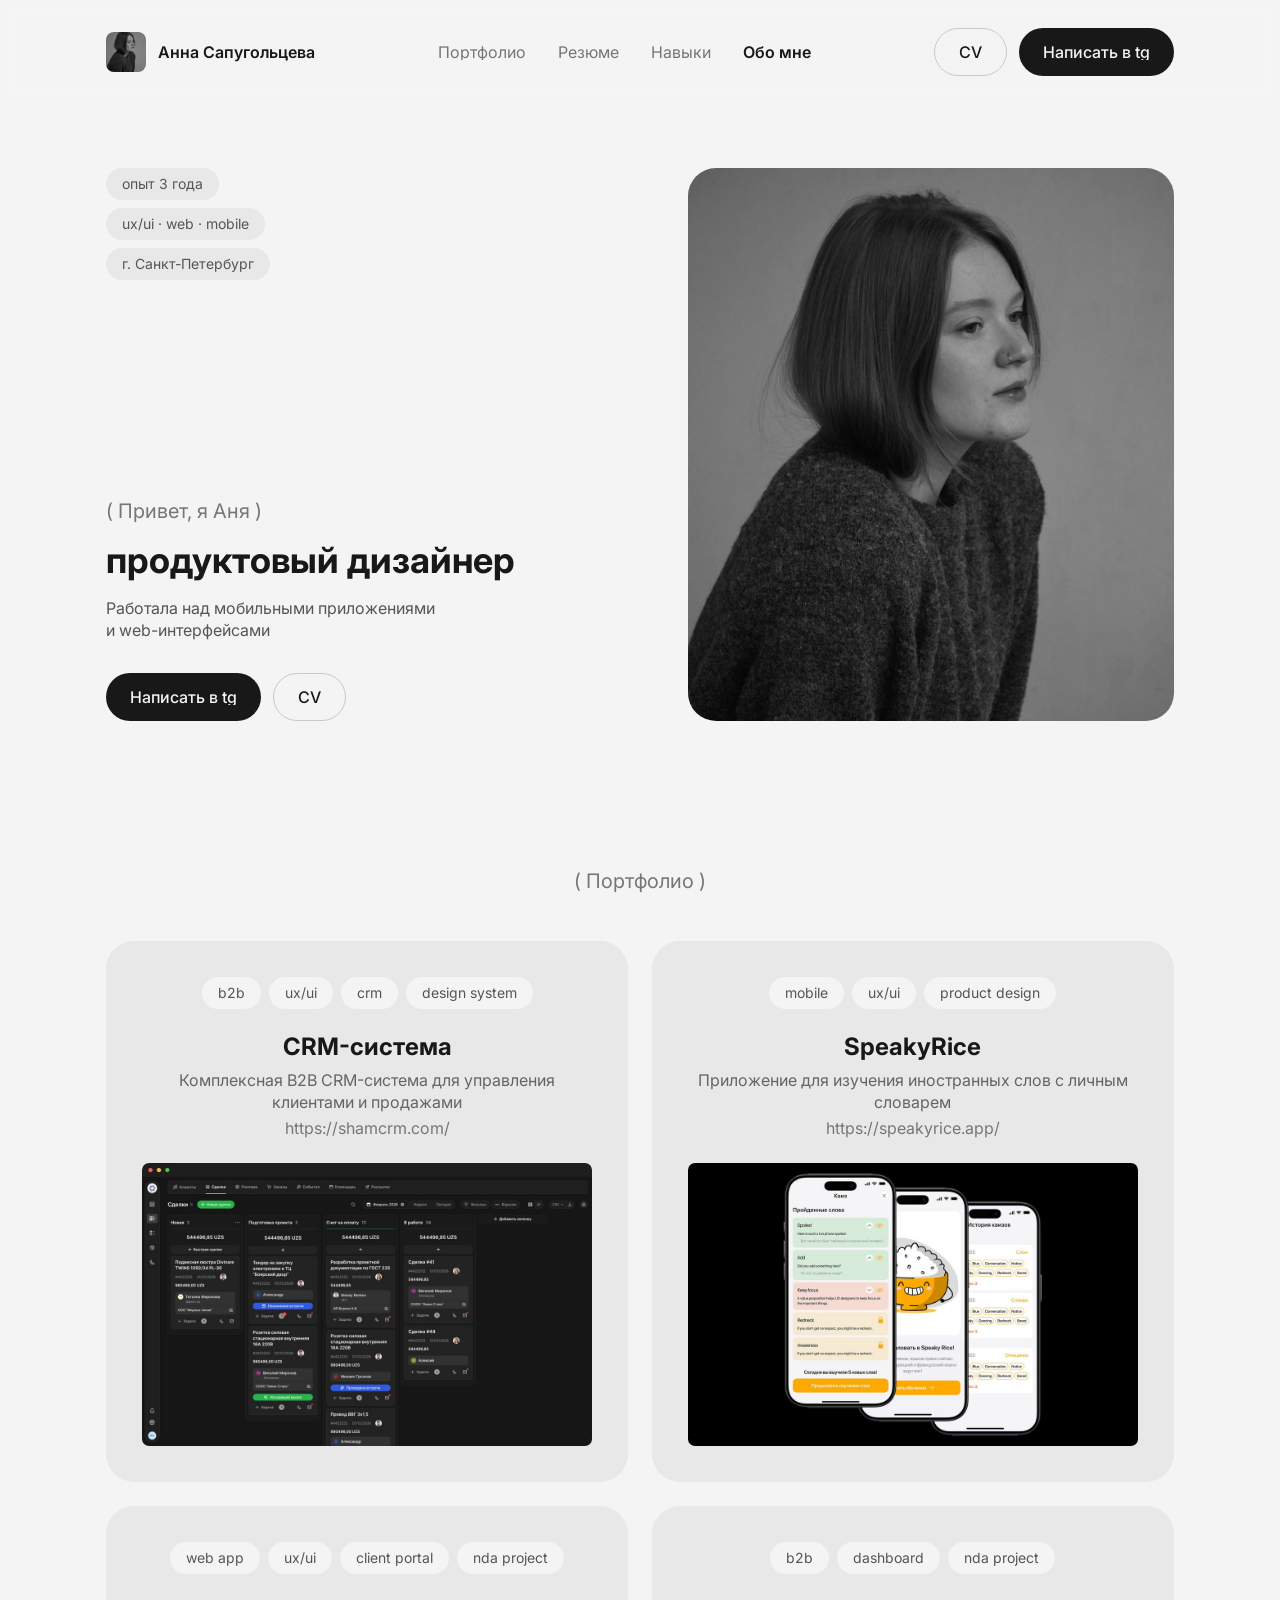
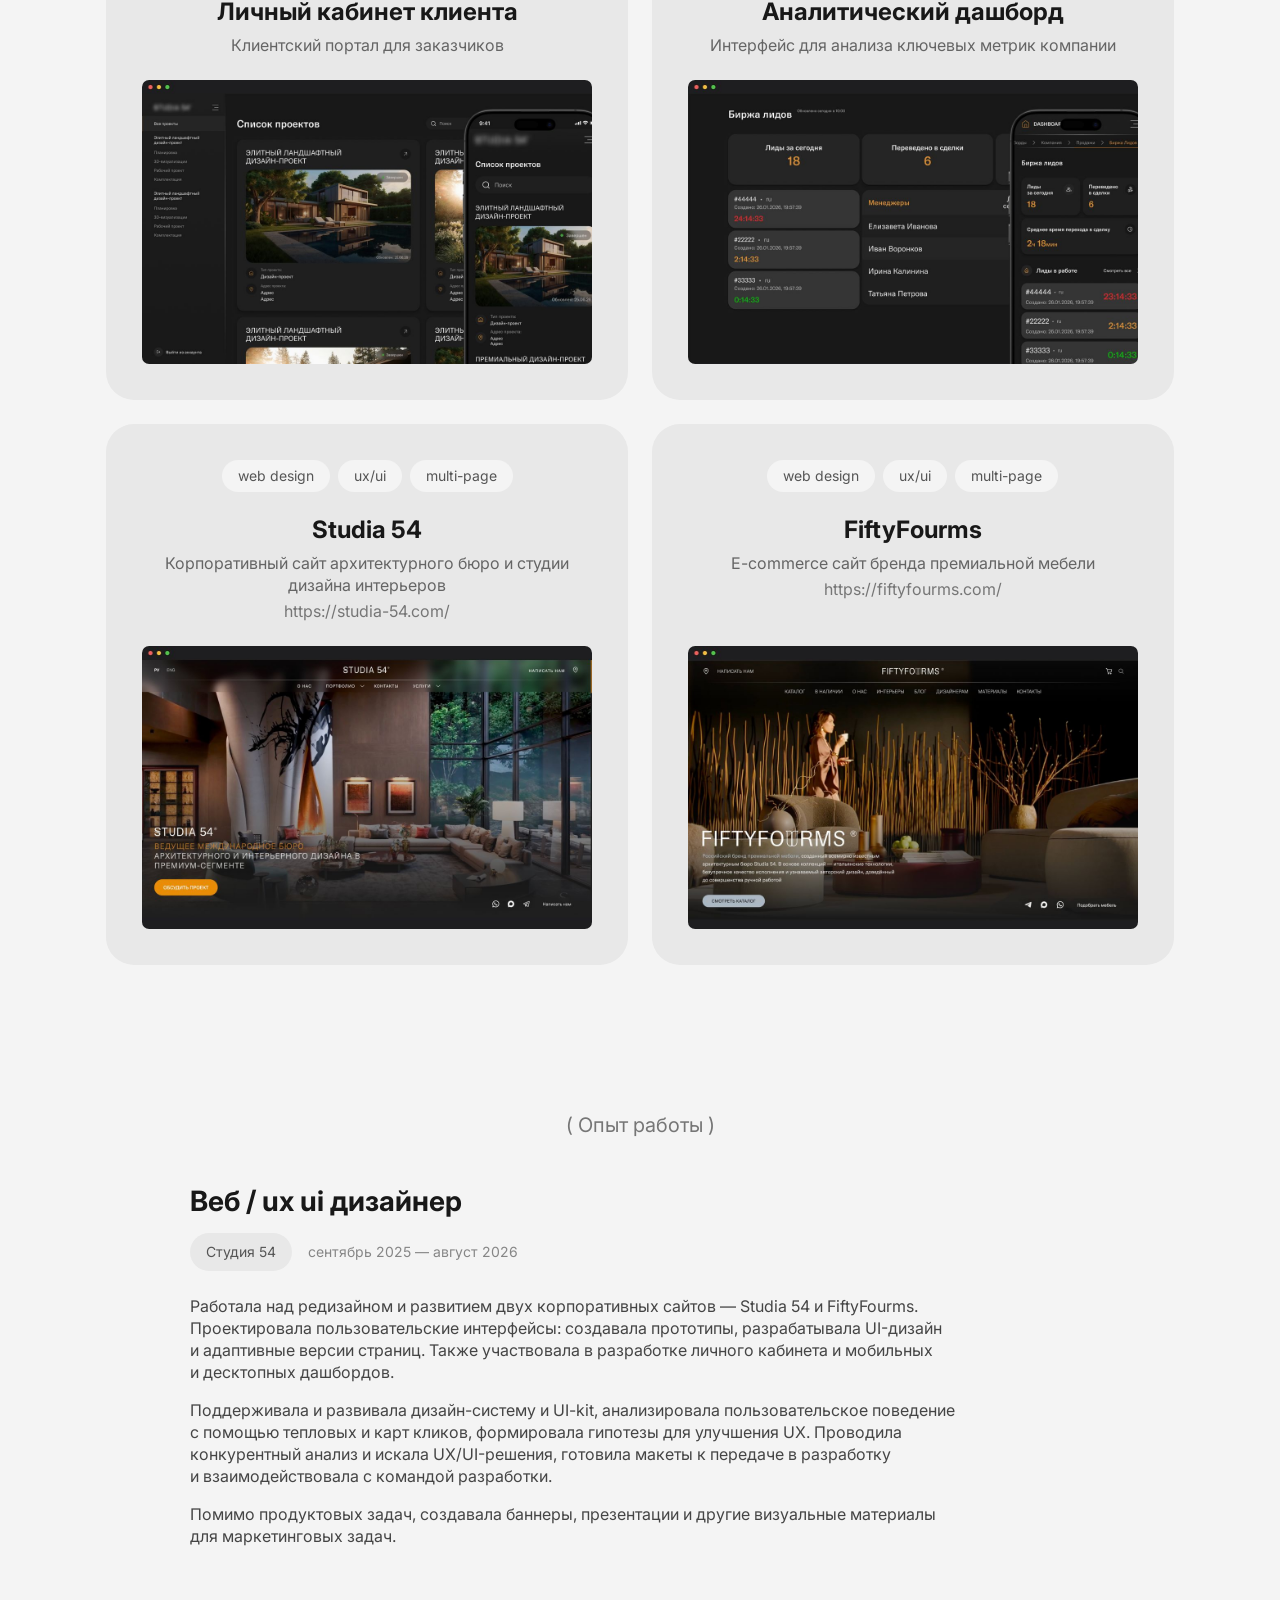
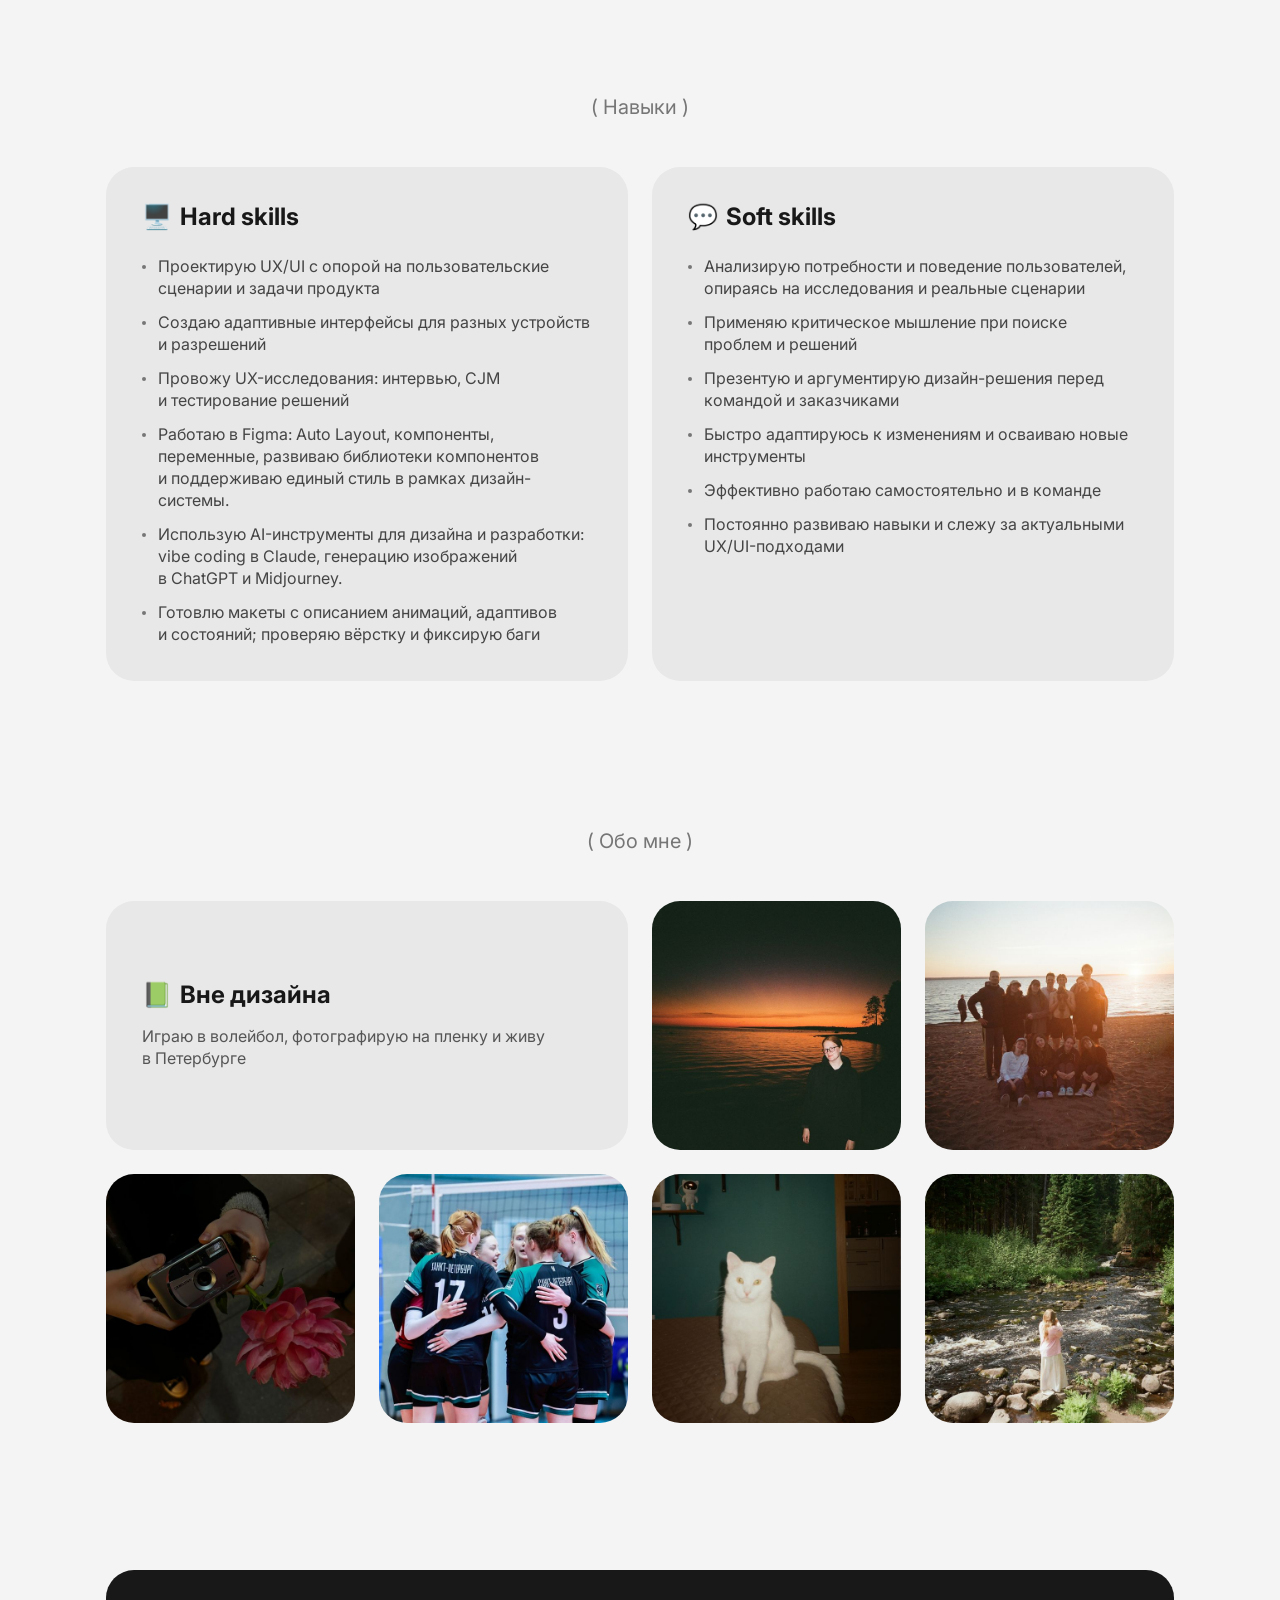
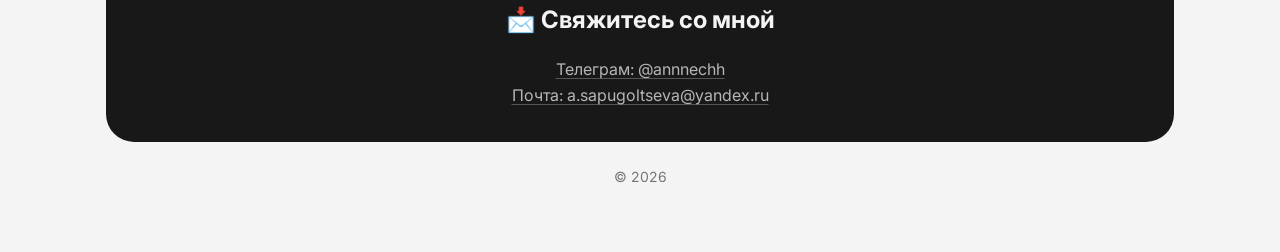
==== index.html @ 1d50b1e3 "Add files via upload" ====
<!DOCTYPE html>
<html lang="ru">
<head>
<meta charset="UTF-8">
<meta name="viewport" content="width=device-width, initial-scale=1.0">
<title>Анна Сапугольцева — Продуктовый дизайнер</title>
<link rel="preconnect" href="https://fonts.googleapis.com">
<link rel="preconnect" href="https://fonts.gstatic.com" crossorigin>
<link href="https://fonts.googleapis.com/css2?family=Inter:wght@400;500;600;700&display=swap" rel="stylesheet">
<link rel="stylesheet" href="css/tokens.css">
<link rel="stylesheet" href="css/base.css">
<link rel="stylesheet" href="css/components.css">
<link rel="stylesheet" href="css/home.css">
</head>
<body>

<header class="header">
  <div class="container header__inner">
    <a href="index.html" class="header__brand">
      <img class="header__avatar" src="assets/images/portrait.jpg" alt="Анна Сапугольцева">
      <span class="header__name">Анна Сапугольцева</span>
    </a>

    <nav class="header__nav">
      <a href="#portfolio" class="nav-link">Портфолио</a>
      <a href="#experience" class="nav-link">Резюме</a>
      <a href="#skills" class="nav-link">Навыки</a>
      <a href="#about" class="nav-link">Обо мне</a>
    </nav>

    <div class="header__actions">
      <a href="#" class="btn btn--outline" target="_blank" rel="noopener">CV</a>
      <a href="https://t.me/annnechh" class="btn btn--primary" target="_blank" rel="noopener">Написать в tg</a>
    </div>

    <button class="header__burger" data-burger-open aria-label="Открыть меню">
      <svg viewBox="0 0 24 24" fill="none" stroke="currentColor" stroke-width="2" stroke-linecap="round"><line x1="3" y1="6" x2="21" y2="6"/><line x1="3" y1="12" x2="21" y2="12"/><line x1="3" y1="18" x2="21" y2="18"/></svg>
    </button>
  </div>
</header>

<div class="mobile-menu" data-mobile-menu>
  <div class="mobile-menu__top">
    <button class="mobile-menu__close" data-burger-close aria-label="Закрыть меню">
      <svg viewBox="0 0 24 24" fill="none" stroke="currentColor" stroke-width="2" stroke-linecap="round"><line x1="5" y1="5" x2="19" y2="19"/><line x1="19" y1="5" x2="5" y2="19"/></svg>
    </button>
  </div>
  <nav class="mobile-menu__nav">
    <a href="#portfolio" class="nav-link" data-burger-close>Портфолио</a>
    <a href="#experience" class="nav-link" data-burger-close>Резюме</a>
    <a href="#skills" class="nav-link" data-burger-close>Навыки</a>
    <a href="#about" class="nav-link" data-burger-close>Обо мне</a>
  </nav>
  <div class="mobile-menu__actions">
    <a href="https://t.me/annnechh" class="btn btn--primary" target="_blank" rel="noopener">Написать в tg</a>
    <a href="#" class="btn btn--outline" target="_blank" rel="noopener">CV</a>
  </div>
</div>

<main>

  <!-- HERO -->
  <section class="section section--hero container hero">
    <div class="hero__col">
      <div class="hero__badges">
        <span class="badge">опыт 3 года</span>
        <span class="badge">ux/ui · web · mobile</span>
        <span class="badge">г. Санкт-Петербург</span>
      </div>

      <div class="hero__body">
        <p class="hero__eyebrow">( Привет, я Аня )</p>
        <h1 class="hero__title">продуктовый дизайнер</h1>
        <p class="hero__subtitle">Работала над мобильными приложениями и web-интерфейсами</p>
        <div class="hero__actions">
          <a href="https://t.me/annnechh" class="btn btn--primary" target="_blank" rel="noopener">Написать в tg</a>
          <a href="#" class="btn btn--outline" target="_blank" rel="noopener">CV</a>
        </div>
      </div>
    </div>

    <div class="hero__image">
      <img src="assets/images/portrait.jpg" alt="Портрет Анны Сапугольцевой">
    </div>
  </section>

  <!-- PORTFOLIO -->
  <section id="portfolio" class="section container">
    <p class="section-label">( Портфолио )</p>

    <div class="portfolio-grid">
      <a href="projects/crm.html" class="project-card">
        <div class="project-card__content">
<div class="project-card__tags">
          <span class="badge">b2b</span>
          <span class="badge">ux/ui</span>
          <span class="badge tag--extra">crm</span>
          <span class="badge tag--extra">design system</span>
          </div>
        <h3 class="project-card__title">CRM-система</h3>
        <p class="project-card__desc">Комплексная B2B CRM-система для управления клиентами и продажами</p>
        <p class="project-card__link">https://shamcrm.com/</p>
        </div>
        <div class="project-card__media">
          <img src="assets/images/proj-crm.jpg" alt="Превью проекта CRM-система">
        </div>
      </a>

      <a href="projects/speakyrice.html" class="project-card">
        <div class="project-card__content">
<div class="project-card__tags" data-mobile-limit>
          <span class="badge">mobile</span>
          <span class="badge">ux/ui</span>
          <span class="badge tag--extra">product design</span>
          </div>
        <h3 class="project-card__title">SpeakyRice</h3>
        <p class="project-card__desc">Приложение для изучения иностранных слов с личным словарем</p>
        <p class="project-card__link">https://speakyrice.app/</p>
        </div>
        <div class="project-card__media">
          <img src="assets/images/proj-speakyrice.jpg" alt="Превью проекта SpeakyRice">
        </div>
      </a>

      <a href="projects/cabinet.html" class="project-card">
        <div class="project-card__content">
<div class="project-card__tags">
          <span class="badge">web app</span>
          <span class="badge">ux/ui</span>
          <span class="badge tag--extra">client portal</span>
          <span class="badge tag--extra">nda project</span>
          </div>
        <h3 class="project-card__title">Личный кабинет клиента</h3>
        <p class="project-card__desc">Клиентский портал для заказчиков</p>
        </div>
        <div class="project-card__media">
          <img src="assets/images/proj-cabinet.jpg" alt="Превью проекта Личный кабинет клиента">
        </div>
      </a>

      <a href="projects/dashboard.html" class="project-card">
        <div class="project-card__content">
<div class="project-card__tags" data-mobile-limit>
          <span class="badge">b2b</span>
          <span class="badge">dashboard</span>
          <span class="badge tag--extra">nda project</span>
          </div>
        <h3 class="project-card__title">Аналитический дашборд</h3>
        <p class="project-card__desc">Интерфейс для анализа ключевых метрик компании</p>
        </div>
        <div class="project-card__media">
          <img src="assets/images/proj-dashboard.jpg" alt="Превью проекта Аналитический дашборд">
        </div>
      </a>

      <a href="projects/studia54.html" class="project-card">
        <div class="project-card__content">
<div class="project-card__tags" data-mobile-limit>
          <span class="badge">web design</span>
          <span class="badge">ux/ui</span>
          <span class="badge tag--extra">multi-page</span>
          </div>
        <h3 class="project-card__title">Studia 54</h3>
        <p class="project-card__desc">Корпоративный сайт архитектурного бюро и студии дизайна интерьеров</p>
        <p class="project-card__link">https://studia-54.com/</p>
        </div>
        <div class="project-card__media">
          <img src="assets/images/proj-studia54.jpg" alt="Превью проекта Studia 54">
        </div>
      </a>

      <a href="projects/fiftyfourms.html" class="project-card">
        <div class="project-card__content">
<div class="project-card__tags" data-mobile-limit>
          <span class="badge">web design</span>
          <span class="badge">ux/ui</span>
          <span class="badge tag--extra">multi-page</span>
          </div>
        <h3 class="project-card__title">FiftyFourms</h3>
        <p class="project-card__desc">E-commerce сайт бренда премиальной мебели</p>
        <p class="project-card__link">https://fiftyfourms.com/</p>
        </div>
        <div class="project-card__media">
          <img src="assets/images/proj-fiftyfourms.jpg" alt="Превью проекта FiftyFourms">
        </div>
      </a>
    </div>
  </section>

  <!-- EXPERIENCE -->
  <section id="experience" class="section container">
    <p class="section-label">( Опыт работы )</p>

    <div class="experience-list">

      <article class="experience-item">
        <h3 class="experience-item__title">Веб / ux ui дизайнер</h3>
        <div class="experience-item__meta">
          <span class="experience-item__company">Студия 54</span>
          <span class="experience-item__dates">сентябрь 2025 — август 2026</span>
        </div>
        <div class="experience-item__body">
          <p>Работала над редизайном и развитием двух корпоративных сайтов — Studia 54 и FiftyFourms. Проектировала пользовательские интерфейсы: создавала прототипы, разрабатывала UI-дизайн и адаптивные версии страниц. Также участвовала в разработке личного кабинета и мобильных и десктопных дашбордов.</p>
          <p>Поддерживала и развивала дизайн-систему и UI-kit, анализировала пользовательское поведение с помощью тепловых и карт кликов, формировала гипотезы для улучшения UX. Проводила конкурентный анализ и искала UX/UI-решения, готовила макеты к передаче в разработку и взаимодействовала с командой разработки.</p>
          <p>Помимо продуктовых задач, создавала баннеры, презентации и другие визуальные материалы для маркетинговых задач.</p>
        </div>
      </article>

    </div>
  </section>

  <!-- SKILLS -->
  <section id="skills" class="section container">
    <p class="section-label">( Навыки )</p>

    <div class="skills-grid">
      <div class="surface-card">
        <h3 class="skills-card__title"><span>🖥️</span> Hard skills</h3>
        <ul class="skills-card__list">
          <li>Проектирую UX/UI с опорой на пользовательские сценарии и задачи продукта</li>
          <li>Создаю адаптивные интерфейсы для разных устройств и разрешений</li>
          <li>Провожу UX-исследования: интервью, CJM и тестирование решений</li>
          <li>Работаю в Figma: Auto Layout, компоненты, переменные, развиваю библиотеки компонентов и поддерживаю единый стиль в рамках дизайн-системы.</li>
          <li>Использую AI-инструменты для дизайна и разработки: vibe coding в Claude, генерацию изображений в ChatGPT и Midjourney.</li>
          <li>Готовлю макеты с описанием анимаций, адаптивов и состояний; проверяю вёрстку и фиксирую баги</li>
        </ul>
      </div>

      <div class="surface-card">
        <h3 class="skills-card__title"><span>💬</span> Soft skills</h3>
        <ul class="skills-card__list">
          <li>Анализирую потребности и поведение пользователей, опираясь на исследования и реальные сценарии</li>
          <li>Применяю критическое мышление при поиске проблем и решений</li>
          <li>Презентую и аргументирую дизайн-решения перед командой и заказчиками</li>
          <li>Быстро адаптируюсь к изменениям и осваиваю новые инструменты</li>
          <li>Эффективно работаю самостоятельно и в команде</li>
          <li>Постоянно развиваю навыки и слежу за актуальными UX/UI-подходами</li>
        </ul>
      </div>
    </div>
  </section>

  <!-- ABOUT -->
  <section id="about" class="section container">
    <p class="section-label">( Обо мне )</p>

    <div class="about-grid">
      <div class="about-grid__text">
        <div class="surface-card">
          <h3 class="about-grid__title"><span>📗</span> Вне дизайна</h3>
          <p class="about-grid__desc">Играю в волейбол, фотографирую на пленку и живу в Петербурге</p>
        </div>
      </div>

      <div class="media media--sunset">
        <img src="assets/images/about-sunset.jpg" alt="Закат на берегу озера">
      </div>
      <div class="media media--beach media--hidden-mobile">
        <img src="assets/images/about-beach-group.jpg" alt="Друзья на пляже на закате">
      </div>

      <div class="media media--camera">
        <img src="assets/images/about-camera.jpg" alt="Плёночный фотоаппарат и цветок">
      </div>
      <div class="media media--volleyball">
        <img src="assets/images/about-volleyball.jpg" alt="Волейбольная команда">
      </div>
      <div class="media media--cat media--hidden-mobile">
        <img src="assets/images/about-cat.jpg" alt="Белый кот">
      </div>
      <div class="media media--forest">
        <img src="assets/images/about-forest.jpg" alt="Прогулка у лесной реки">
      </div>
    </div>
  </section>

</main>

<footer class="site-footer container">
  <div class="footer-card">
    <h2 class="footer-card__title">📩 Свяжитесь со мной</h2>
    <p class="footer-card__row"><a href="https://t.me/annnechh" target="_blank" rel="noopener">Телеграм: @annnechh</a></p>
    <p class="footer-card__row"><a href="mailto:a.sapugoltseva@yandex.ru" target="_blank" rel="noopener">Почта: a.sapugoltseva@yandex.ru</a></p>
  </div>
  <p class="site-footer__copy">© 2026</p>
</footer>

<button class="scroll-top" data-scroll-top aria-label="Наверх">
  <svg viewBox="0 0 24 24" fill="none" stroke="white" stroke-width="2" stroke-linecap="round" stroke-linejoin="round"><polyline points="6 15 12 9 18 15"/></svg>
</button>

<script src="js/main.js"></script>
</body>
</html>
---- css/tokens.css ----
/* ==========================================================================
   DESIGN TOKENS
   Источник: дизайн-система (Colors, Spacing scale, Typography 1440/375)
   ========================================================================== */

:root {
  /* ---- Grayscale ---- */
  --gray-1: #F4F4F4;
  --gray-2: #E8E8E8;
  --gray-3: #DCDCDC;
  --gray-4: #C9C9C9;
  --gray-5: #B6B6B6;
  --gray-6: #A6A6A6;
  --gray-7: #969696;
  --gray-8: #868686;
  --gray-9: #767676;
  --gray-10: #656565;
  --gray-11: #555555;
  --gray-12: #454545;
  --gray-13: #353535;
  --gray-14: #252525;
  --gray-15: #1F1F1F;
  --gray-16: #181818;

  /* ---- Primary (accent) scale ---- */
  --primary-1: #FCF5EE;
  --primary-2: #F7E7D3;
  --primary-3: #F3D8B9;
  --primary-4: #EECA9E;
  --primary-5: #EABB84;
  --primary-6: #E5AC69;
  --primary-7: #E19E4F;
  --primary-8: #DC8F34; /* фирменный цвет */
  --primary-9: #CD8023;
  --primary-10: #B36F1F;

  --color-error: #892929;

  /* ---- Semantic aliases ---- */
  --color-bg: var(--gray-1);
  --color-surface: var(--gray-2);
  --color-surface-strong: var(--gray-16);
  --color-text: var(--gray-16);
  --color-text-muted: var(--gray-9);
  --color-text-subtle: var(--gray-10);
  --color-border: var(--gray-3);
  --color-on-dark: var(--gray-1);

  /* ---- Spacing scale ---- */
  --space-0: 0px;
  --space-1: 1px;
  --space-2: 2px;
  --space-4: 4px;
  --space-6: 6px;
  --space-8: 8px;
  --space-12: 12px;
  --space-16: 16px;
  --space-20: 20px;
  --space-24: 24px;
  --space-28: 28px;
  --space-32: 32px;
  --space-36: 36px;
  --space-40: 40px;
  --space-44: 44px;
  --space-48: 48px;
  --space-52: 52px;
  --space-56: 56px;
  --space-60: 60px;
  --space-64: 64px;
  --space-80: 80px;
  --space-96: 96px;
  --space-128: 128px;

  /* ---- Radii (уточнено с клиентом) ---- */
  --radius-avatar: 8px;      /* фото в хедере, оба разрешения */
  --radius-card: 28px;       /* карточки/фото — desktop */
  --radius-pill: 999px;      /* кнопки-пилюли, теги */
  /* Радиус картинки ВНУТРИ карточки портфолио: 8px на 1440,
     дальше пропорционально масштабируется вместе с экраном (не ступенчато) */
  --radius-card-image: clamp(4px, 0.556vw, 8px);

  /* ---- Card padding (уточнено с клиентом) ---- */
  --card-padding: 36px;      /* desktop */

  /* ---- Grid / container ---- */
  --container-max: 1440px;
  --content-max: 1200px;     /* 1440 - 120*2, узкая колонка контента */
  --content-narrow: 900px;   /* уже: опыт работы, текстовые блоки проекта */
  --container-pad: clamp(20px, 8.3vw, 120px);
  --grid-gutter: 24px;

  /* ---- Section rhythm ----
     Расстояние МЕЖДУ блоками (не паддинг внутри блока):
     375px → 80px, 1440px → 160px, линейная интерполяция между ними,
     дальше растёт вместе с экраном, но не больше 180px. */
  --section-gap: clamp(80px, calc(51.8px + 7.51vw), 180px);

  /* ---- Typography: font families ---- */
  /* В дизайн-системе типографика задана только размерами/лидингом,
     без указания гарнитуры. Визуально ближе всего гротеск типа Inter —
     принято как рабочее решение, при необходимости легко заменить. */
  --font-family: 'Inter', -apple-system, BlinkMacSystemFont, 'Segoe UI', sans-serif;

  /* ---- Typography scale: 1440 ---- */
  --fs-hero: 36px;   --lh-hero: 42px;
  --fs-h2: 28px;     --lh-h2: 32px;
  --fs-h3: 24px;     --lh-h3: 28px;
  --fs-body-l: 20px; --lh-body-l: 24px;
  --fs-body-m: 16px; --lh-body-m: 22px;
  --fs-body-s: 14px; --lh-body-s: 20px;
  --fs-button: 16px; --lh-button: 20px;
  --fs-caption-s: 14px; --lh-caption-s: 16px;
  --fs-nav: 16px;    --lh-nav: 22px;

  /* ---- Motion ---- */
  --ease-swap: cubic-bezier(0.65, 0, 0.35, 1);
  --dur-swap: 400ms;
  --header-h: 96px; /* фолбэк, уточняется в JS по реальной высоте */
}

/* ---- Typography scale: 375 (mobile) ---- */
@media (max-width: 767px) {
  :root {
    --fs-hero: 26px;   --lh-hero: 30px;
    --fs-h2: 24px;     --lh-h2: 28px;
    --fs-h3: 20px;     --lh-h3: 24px;
    --fs-body-l: 16px; --lh-body-l: 22px;
    --fs-body-m: 14px; --lh-body-m: 20px;
    --fs-body-s: 12px; --lh-body-s: 16px;
    --fs-button: 14px; --lh-button: 18px;
    --fs-caption-s: 12px; --lh-caption-s: 16px;
    --fs-nav: 14px;    --lh-nav: 20px;

    --radius-card: 16px;   /* уточнено с клиентом */
    --card-padding: 18px;  /* уточнено с клиентом */
  }
}
---- css/base.css ----
/* ==========================================================================
   BASE / RESET
   ========================================================================== */

*, *::before, *::after {
  box-sizing: border-box;
}

html {
  -webkit-text-size-adjust: 100%;
  overflow-x: hidden;
  scroll-behavior: smooth;
}

@media (prefers-reduced-motion: reduce) {
  html {
    scroll-behavior: auto;
  }
}

body {
  margin: 0;
  overflow-x: hidden;
  padding-top: var(--header-h); /* компенсация фиксированного header */
  background: var(--color-bg);
  color: var(--color-text);
  font-family: var(--font-family);
  font-size: var(--fs-body-m);
  line-height: var(--lh-body-m);
  -webkit-font-smoothing: antialiased;
  text-rendering: optimizeLegibility;
}

main section[id] {
  scroll-margin-top: var(--header-h);
}

img {
  display: block;
  max-width: 100%;
  height: auto;
}

a {
  color: inherit;
  text-decoration: none;
}

button {
  font: inherit;
  color: inherit;
  background: none;
  border: none;
  cursor: pointer;
}

ul {
  margin: 0;
  padding: 0;
  list-style: none;
}

h1, h2, h3, p {
  margin: 0;
}

/* Visible keyboard focus (accessibility floor) */
a:focus-visible,
button:focus-visible {
  outline: 2px solid var(--primary-8);
  outline-offset: 2px;
  border-radius: 4px;
}

@media (prefers-reduced-motion: reduce) {
  * {
    animation-duration: 0.001ms !important;
    animation-iteration-count: 1 !important;
    transition-duration: 0.001ms !important;
  }
}

/* ---- Layout helpers ---- */
.container {
  width: 100%;
  max-width: var(--container-max);
  margin-inline: auto;
  padding-inline: var(--container-pad);
}

/* Секции не несут собственных вертикальных паддингов — блок ровно
   такой высоты, как его контент. Расстояние между блоками задаётся
   отдельной переменной --section-gap (см. tokens.css) через margin-top. */
.section {
  margin-top: var(--section-gap);
}

.section--hero {
  margin-top: 0;
  padding-top: var(--space-64);
}

.section-label {
  color: var(--color-text-muted);
  font-size: var(--fs-body-l);
  line-height: var(--lh-body-l);
  text-align: center;
  margin-bottom: var(--space-48);
}

.visually-hidden {
  position: absolute;
  width: 1px;
  height: 1px;
  overflow: hidden;
  clip: rect(0 0 0 0);
  white-space: nowrap;
}

/* Узкая контентная колонка (900) — центрирована внутри общего container (1200) */
.content-narrow {
  width: 100%;
  max-width: var(--content-narrow);
  margin-inline: auto;
}
---- css/components.css ----
/* ==========================================================================
   COMPONENTS
   ========================================================================== */

/* ---------- Buttons ---------- */
.btn {
  display: inline-flex;
  align-items: center;
  justify-content: center;
  gap: var(--space-8);
  height: 48px;
  padding-inline: var(--space-24);
  border-radius: var(--radius-pill);
  font-size: var(--fs-button);
  line-height: var(--lh-button);
  font-weight: 500;
  white-space: nowrap;
  transition: background-color .15s ease, color .15s ease, border-color .15s ease;
}

.btn--primary {
  background: var(--gray-16);
  color: var(--gray-1);
}

.btn--outline {
  background: transparent;
  color: var(--gray-16);
  border: 1px solid var(--gray-4);
}

.btn--back {
  background: var(--gray-2);
  color: var(--gray-11);
  padding-inline: var(--space-20);
  height: 44px;
}
.btn--back .btn__icon {
  font-size: 1.1em;
  line-height: 1;
}

@media (hover: hover) and (pointer: fine) {
  .btn--primary:hover { background: var(--gray-11); }
  .btn--outline:hover { background: var(--gray-2); }
  .btn--back:hover { background: var(--gray-6); color: var(--gray-16); }
}

@media (max-width: 767px) {
  .btn {
    height: 44px;
    padding-inline: var(--space-20);
  }
}

/* ---------- Nav link ---------- */
.nav-link {
  display: inline-flex;
  align-items: center;
  font-size: var(--fs-nav);
  line-height: var(--lh-nav);
  color: var(--gray-9);
  font-weight: 400;
  transition: color .15s ease;
}
.nav-link.is-active {
  color: var(--gray-16);
  font-weight: 600;
}
@media (hover: hover) and (pointer: fine) {
  .nav-link:hover {
    color: var(--gray-16);
    font-weight: 600;
  }
}

/* ---------- Text swap (вертикальная смена текста при hover) ----------
   Единая механика для .btn и .nav-link. Разметку создаёт JS (main.js) —
   оборачивает текстовый узел в трек с двумя одинаковыми строками. */
.text-swap {
  display: inline-block;
  overflow: hidden;
  height: 1em;
  line-height: 1;
  vertical-align: top;
}
.text-swap__track {
  display: flex;
  flex-direction: column;
  transition: transform var(--dur-swap) var(--ease-swap);
}
.text-swap__line {
  display: block;
  height: 1em;
  line-height: 1;
  white-space: nowrap;
}
@media (hover: hover) and (pointer: fine) {
  .btn:hover .text-swap__track,
  .nav-link:hover .text-swap__track {
    transform: translateY(-1em);
  }
}

/* ---------- Badge / pill tag ---------- */
.badge {
  display: inline-flex;
  align-items: center;
  padding: var(--space-8) var(--space-16);
  border-radius: var(--radius-pill);
  background: var(--gray-2);
  color: var(--gray-11);
  font-size: var(--fs-caption-s);
  line-height: var(--lh-caption-s);
}

/* Внутри карточек портфолио фон карточки уже gray-2 —
   бейджи должны быть светлее, чтобы выделяться (как в макете) */
.project-card__tags .badge {
  background: var(--gray-1);
}

/* ---------- Header ---------- */
.header {
  position: fixed;
  top: 0;
  left: 0;
  right: 0;
  z-index: 80;
  background: rgba(244, 244, 244, 0.10);
  backdrop-filter: blur(7px);
  -webkit-backdrop-filter: blur(7px);
  padding-block: var(--space-28);
  transform: translateY(0);
  transition: transform 380ms var(--ease-swap);
}
.header.is-hidden {
  transform: translateY(-100%);
}

.header__inner {
  display: flex;
  align-items: center;
  justify-content: space-between;
  gap: var(--space-24);
}

.header__brand {
  display: flex;
  align-items: center;
  gap: var(--space-12);
}

.header__avatar {
  width: 40px;
  height: 40px;
  border-radius: var(--radius-avatar);
  object-fit: cover;
  flex-shrink: 0;
}

.header__name {
  font-size: var(--fs-body-m);
  font-weight: 600;
  color: var(--gray-16);
}

.header__nav {
  display: flex;
  align-items: center;
  gap: var(--space-32);
}

.header__actions {
  display: flex;
  align-items: center;
  gap: var(--space-12);
}

.header__burger {
  display: none;
  width: 40px;
  height: 40px;
  align-items: center;
  justify-content: center;
  flex-shrink: 0;
}
.header__burger svg { width: 22px; height: 22px; }

@media (max-width: 1179px) {
  .header__nav,
  .header__actions {
    display: none;
  }
  .header__burger {
    display: inline-flex;
  }
}

/* ---------- Mobile menu overlay ---------- */
.mobile-menu {
  position: fixed;
  inset: 0;
  z-index: 100;
  background: var(--gray-1);
  padding: var(--space-24) var(--container-pad);
  display: flex;
  flex-direction: column;
  transform: translateX(100%);
  transition: transform .25s ease;
}
.mobile-menu.is-open {
  transform: translateX(0);
}
.mobile-menu__top {
  display: flex;
  justify-content: flex-end;
}
.mobile-menu__close {
  width: 40px;
  height: 40px;
  display: inline-flex;
  align-items: center;
  justify-content: center;
}
.mobile-menu__close svg { width: 22px; height: 22px; }

.mobile-menu__nav {
  display: flex;
  flex-direction: column;
  gap: var(--space-24);
  margin-top: var(--space-40);
}
.mobile-menu__nav .nav-link {
  font-size: var(--fs-body-l);
}

.mobile-menu__actions {
  margin-top: auto;
  display: flex;
  flex-direction: column;
  gap: var(--space-12);
  padding-bottom: var(--space-24);
}
.mobile-menu__actions .btn {
  width: 100%;
}

/* ---------- Surface card (generic rounded gray block) ---------- */
.surface-card {
  background: var(--gray-2);
  border-radius: var(--radius-card);
  padding: var(--card-padding);
}

/* ---------- Media (rounded image) ---------- */
.media {
  border-radius: var(--radius-card);
  overflow: hidden;
}
.media img {
  width: 100%;
  height: 100%;
  object-fit: cover;
}

/* ---------- Footer ---------- */
.site-footer {
  margin-top: var(--section-gap);
  padding-bottom: var(--space-64);
}

.footer-card {
  background: var(--gray-16);
  color: var(--gray-1);
  border-radius: var(--radius-card);
  padding: var(--card-padding);
  text-align: center;
}
.footer-card__title {
  font-size: var(--fs-h3);
  line-height: var(--lh-h3);
  font-weight: 700;
  margin-bottom: var(--space-24);
}
.footer-card__row {
  font-size: var(--fs-body-m);
  line-height: var(--lh-body-m);
  color: var(--gray-5);
}
.footer-card__row + .footer-card__row {
  margin-top: var(--space-4);
}
.footer-card__row a {
  color: inherit;
  text-decoration: underline;
  text-decoration-color: var(--gray-11);
  text-underline-offset: 3px;
}
@media (hover: hover) and (pointer: fine) {
  .footer-card__row a:hover {
    color: var(--gray-1);
    text-decoration-color: var(--gray-1);
  }
}

@media (max-width: 767px) {
  .footer-card {
    text-align: left;
  }
}

.site-footer__copy {
  text-align: center;
  color: var(--gray-9);
  font-size: var(--fs-body-s);
  margin-top: var(--space-24);
}

/* ---------- Scroll-to-top (только десктоп) ---------- */
.scroll-top {
  position: fixed;
  right: 32px;
  bottom: 40px;
  width: 44px;
  height: 44px;
  border-radius: 50%;
  display: flex;
  align-items: center;
  justify-content: center;
  background: var(--gray-16);
  opacity: 0;
  visibility: hidden;
  transform: translateY(8px);
  transition: opacity .2s ease, transform .2s ease, visibility .2s;
  z-index: 50;
}
.scroll-top.is-visible {
  opacity: 1;
  visibility: visible;
  transform: translateY(0);
}
@media (hover: hover) and (pointer: fine) {
  .scroll-top:hover {
    background: var(--gray-13);
  }
}
.scroll-top svg {
  width: 16px;
  height: 16px;
}

@media (max-width: 1179px) {
  .scroll-top {
    display: none;
  }
}
---- css/home.css ----
/* ==========================================================================
   HOME PAGE SECTIONS
   ========================================================================== */

/* ---------- Hero ---------- */
.hero {
  display: grid;
  grid-template-columns: 1fr 1fr;
  gap: var(--space-96);
  align-items: stretch;
}

.hero__col {
  display: flex;
  flex-direction: column;
  justify-content: space-between;
}

.hero__badges {
  display: flex;
  flex-direction: column;
  align-items: flex-start;
  gap: var(--space-8);
}

.hero__body {
  margin-top: var(--space-64);
}

.hero__eyebrow {
  color: var(--gray-9);
  font-size: var(--fs-body-l);
  line-height: var(--lh-body-l);
  margin-bottom: var(--space-16);
}

.hero__title {
  font-size: var(--fs-hero);
  line-height: var(--lh-hero);
  font-weight: 700;
  color: var(--gray-16);
}

.hero__subtitle {
  margin-top: var(--space-16);
  font-size: var(--fs-body-m);
  line-height: var(--lh-body-m);
  color: var(--gray-11);
  max-width: 34ch;
}

.hero__actions {
  display: flex;
  gap: var(--space-12);
  margin-top: var(--space-32);
}

.hero__image {
  border-radius: var(--radius-card);
  overflow: hidden;
  aspect-ratio: 0.878 / 1;
}
.hero__image img {
  width: 100%;
  height: 100%;
  object-fit: cover;
}

@media (max-width: 767px) {
  .hero {
    grid-template-columns: 1fr;
    gap: var(--space-32);
  }
  .hero__image {
    aspect-ratio: 1 / 1;
  }
  .hero__badges {
    display: none; /* уточнено с клиентом: на мобиле бейджи скрыты */
  }
  .hero__body {
    margin-top: 0;
  }
  .hero__actions {
    flex-direction: column;
  }
  .hero__actions .btn {
    width: 100%;
  }
}

/* ---------- Portfolio grid ---------- */
.portfolio-grid {
  display: grid;
  grid-template-columns: repeat(2, 1fr);
  gap: var(--grid-gutter);
}

.project-card {
  background: var(--gray-2);
  border-radius: var(--radius-card);
  padding: var(--card-padding);
  display: flex;
  flex-direction: column;
  text-align: center;
}

.project-card__content {
  margin-bottom: var(--space-24);
}

.project-card__tags {
  display: flex;
  flex-wrap: wrap;
  justify-content: center;
  gap: var(--space-8);
  margin-bottom: var(--space-24);
}

.project-card__title {
  font-size: var(--fs-h3);
  line-height: var(--lh-h3);
  font-weight: 700;
  color: var(--gray-16);
}

.project-card__desc {
  margin-top: var(--space-8);
  font-size: var(--fs-body-m);
  line-height: var(--lh-body-m);
  color: var(--gray-10);
}

.project-card__link {
  margin-top: var(--space-4);
  font-size: var(--fs-body-m);
  line-height: var(--lh-body-m);
  color: var(--gray-9);
}

.project-card__media {
  margin-top: auto;
  border-radius: var(--radius-card-image);
  overflow: hidden;
  aspect-ratio: 1548 / 975;
}
.project-card__media img {
  width: 100%;
  height: 100%;
  object-fit: cover;
}

/* На мобиле часть карточек намеренно показывает только 2 тега —
   сохранено согласно референсу (осознанное решение в макете) */
.project-card__tags[data-mobile-limit] .tag--extra {
  display: inline-flex;
}
@media (max-width: 767px) {
  .portfolio-grid {
    grid-template-columns: 1fr;
  }
  .project-card__tags[data-mobile-limit] .tag--extra {
    display: none;
  }
}

/* ---------- Experience ---------- */
.experience-list {
  display: flex;
  flex-direction: column;
  gap: var(--space-64);
  max-width: var(--content-narrow);
  margin-inline: auto;
}

.experience-item__title {
  font-size: var(--fs-h2);
  line-height: var(--lh-h2);
  font-weight: 700;
  color: var(--gray-16);
}

.experience-item__meta {
  display: flex;
  align-items: center;
  gap: var(--space-16);
  margin-top: var(--space-16);
}

.experience-item__company {
  display: inline-flex;
  padding: var(--space-8) var(--space-16);
  border-radius: var(--radius-pill);
  background: var(--gray-2);
  color: var(--gray-11);
  font-size: var(--fs-body-s);
}

.experience-item__dates {
  color: var(--gray-8);
  font-size: var(--fs-body-s);
}

.experience-item__body {
  margin-top: var(--space-24);
  display: flex;
  flex-direction: column;
  gap: var(--space-16);
}
.experience-item__body p {
  font-size: var(--fs-body-m);
  line-height: var(--lh-body-m);
  color: var(--gray-12);
  max-width: 78ch;
}

/* ---------- Skills ---------- */
.skills-grid {
  display: grid;
  grid-template-columns: repeat(2, 1fr);
  gap: var(--grid-gutter);
}

.skills-card__title {
  display: flex;
  align-items: center;
  gap: var(--space-8);
  font-size: var(--fs-h3);
  line-height: var(--lh-h3);
  font-weight: 700;
  color: var(--gray-16);
}

.skills-card__list {
  margin-top: var(--space-24);
  display: flex;
  flex-direction: column;
  gap: var(--space-12);
}
.skills-card__list li {
  position: relative;
  padding-left: var(--space-16);
  font-size: var(--fs-body-m);
  line-height: var(--lh-body-m);
  color: var(--gray-12);
}
.skills-card__list li::before {
  content: "";
  position: absolute;
  left: 0;
  top: 0.65em;
  width: 4px;
  height: 4px;
  border-radius: 50%;
  background: var(--gray-9);
}

@media (max-width: 767px) {
  .skills-grid {
    grid-template-columns: 1fr;
    gap: var(--space-40);
  }
  /* На мобиле карточка навыков теряет фон/паддинг —
     контент идёт во всю ширину контентной области, как остальные блоки */
  .skills-grid .surface-card {
    background: transparent;
    padding: 0;
    border-radius: 0;
  }
}

/* ---------- About ---------- */
.about-grid {
  display: grid;
  grid-template-columns: repeat(4, 1fr);
  gap: var(--grid-gutter);
}

.about-grid__text {
  grid-column: span 2;
}

.about-grid__text .surface-card {
  height: 100%;
  display: flex;
  flex-direction: column;
  justify-content: center;
}

.about-grid__title {
  display: flex;
  align-items: center;
  gap: var(--space-8);
  font-size: var(--fs-h3);
  line-height: var(--lh-h3);
  font-weight: 700;
  color: var(--gray-16);
}

.about-grid__desc {
  margin-top: var(--space-16);
  font-size: var(--fs-body-m);
  line-height: var(--lh-body-m);
  color: var(--gray-11);
}

.about-grid .media {
  aspect-ratio: 1 / 1;
}

.about-grid .media--hidden-mobile {
  /* уточнено с клиентом: на мобиле остаются только 4 фото */
}

@media (max-width: 767px) {
  .about-grid {
    grid-template-columns: repeat(2, 1fr);
  }
  .about-grid__text {
    grid-column: span 2;
  }
  .about-grid .media--hidden-mobile {
    display: none;
  }
  /* Порядок на мобиле по референсу: sunset, forest, camera, volleyball */
  .media--sunset { order: 1; }
  .media--forest { order: 2; }
  .media--camera { order: 3; }
  .media--volleyball { order: 4; }
}
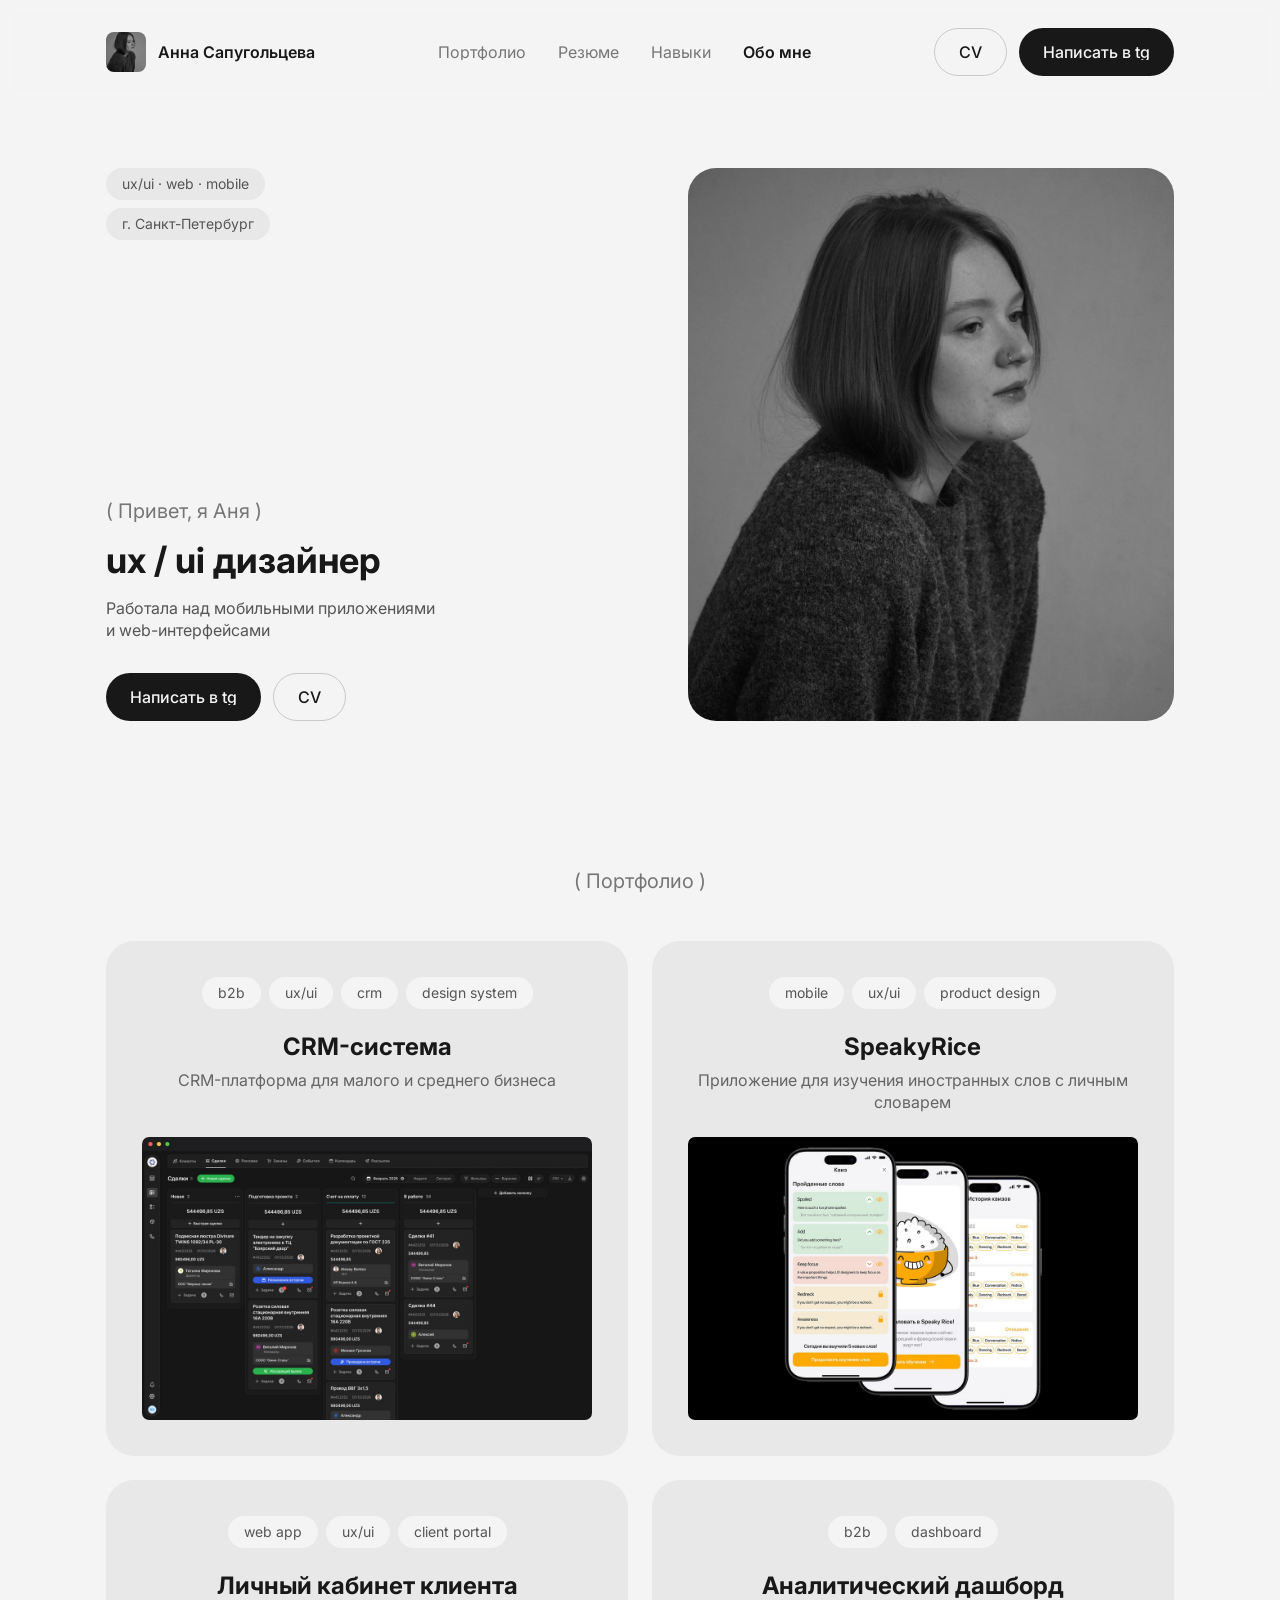
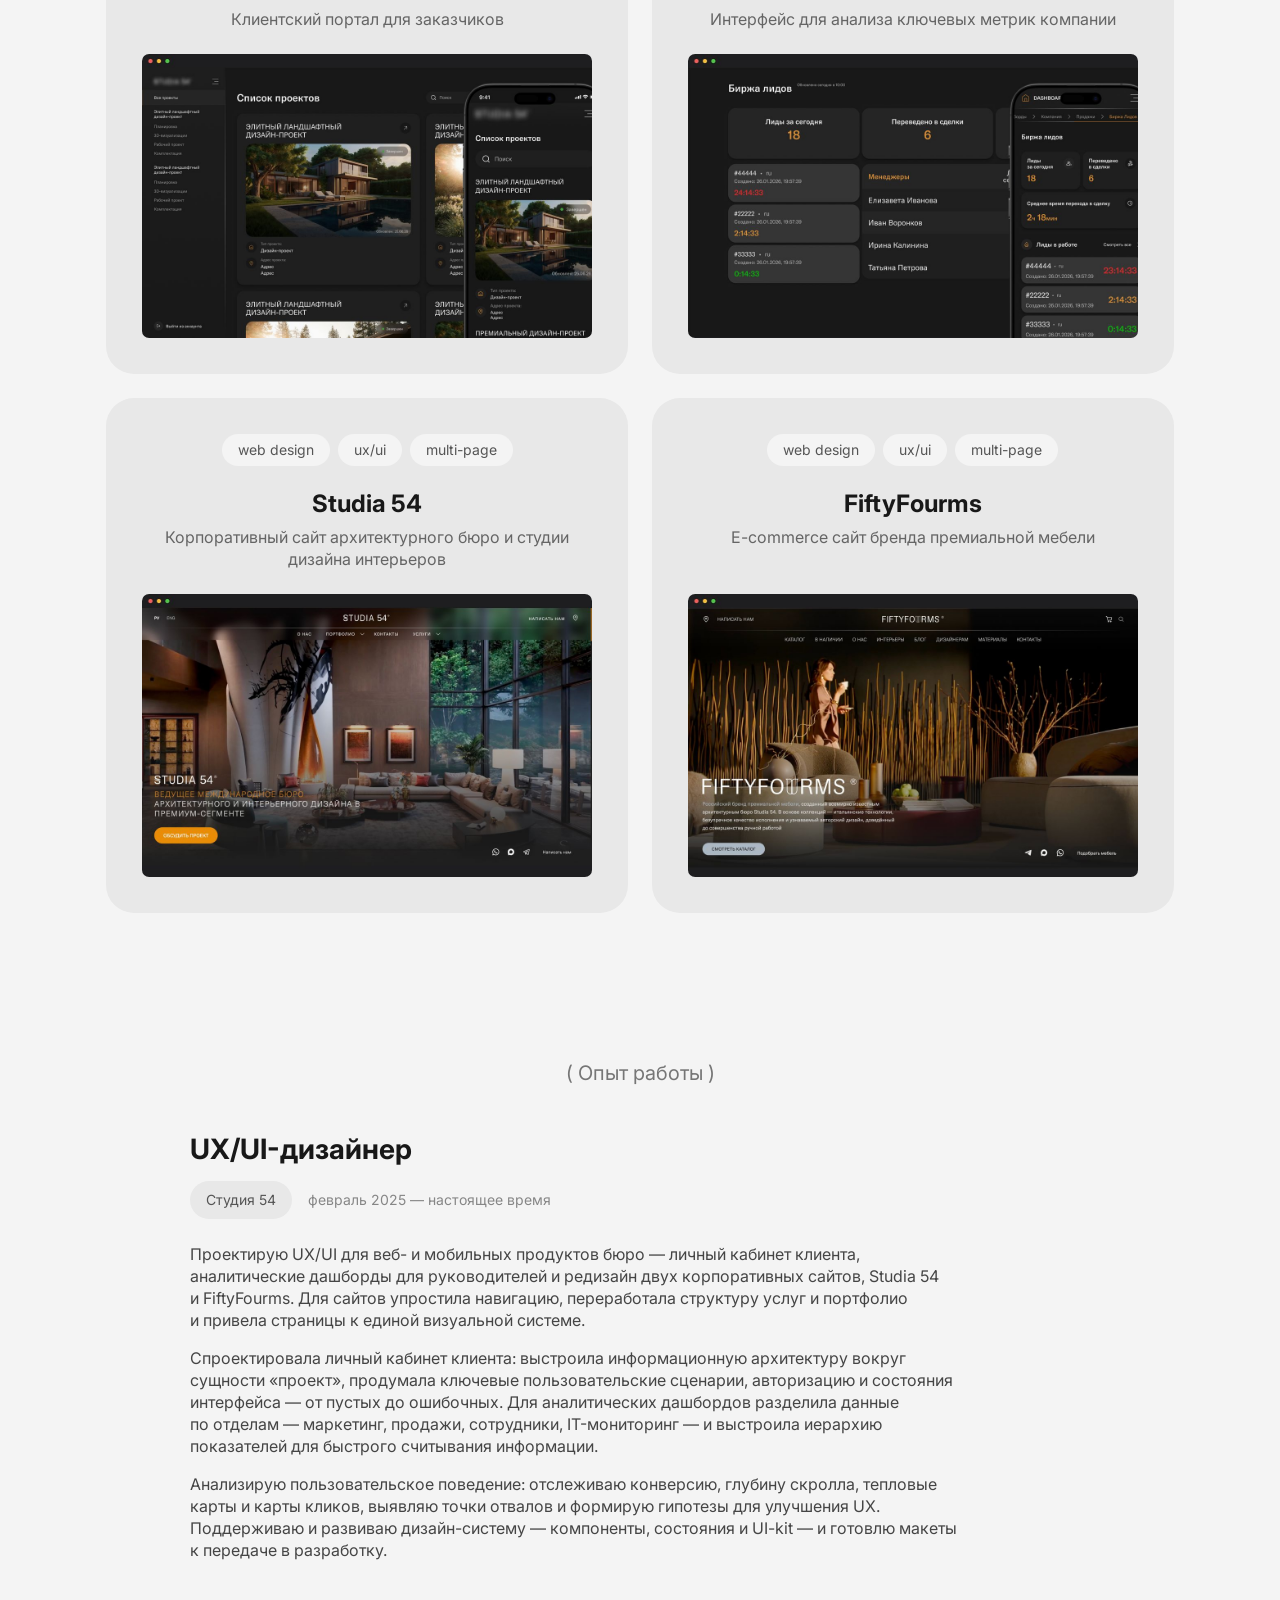
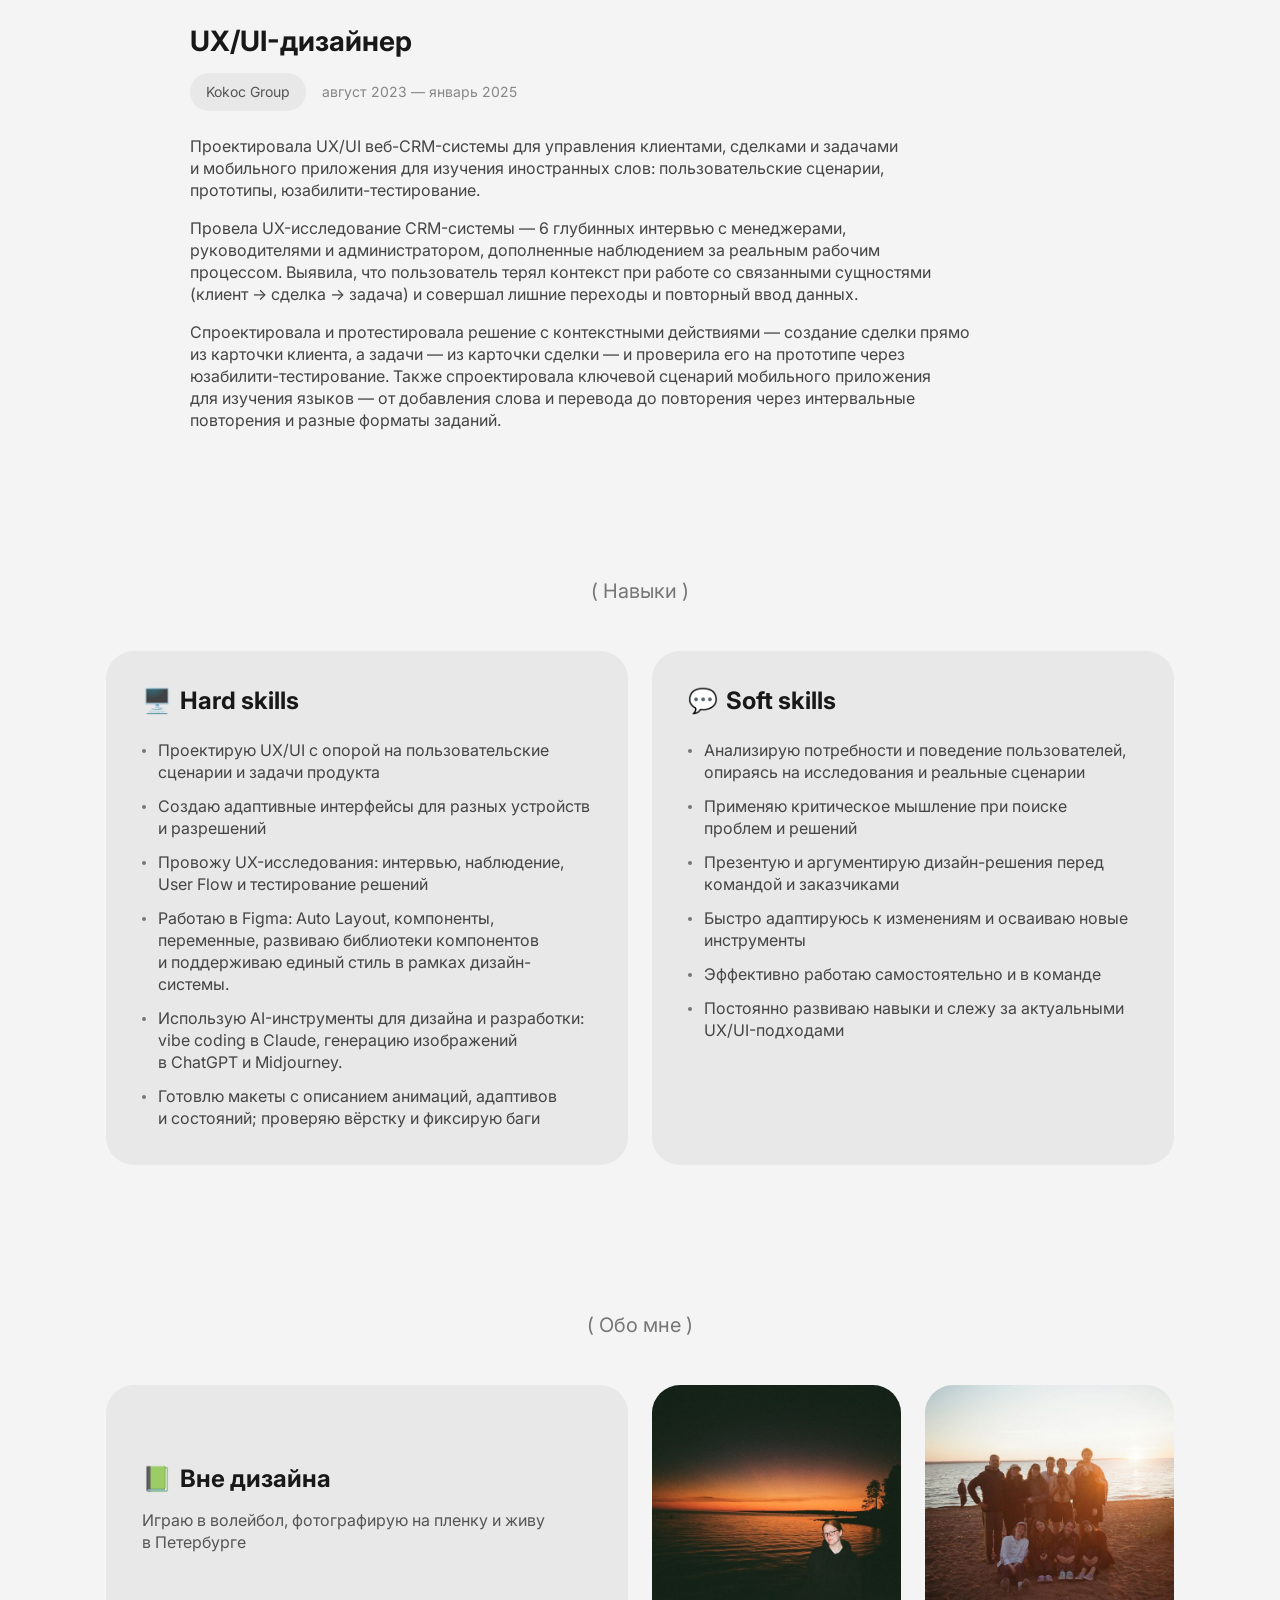
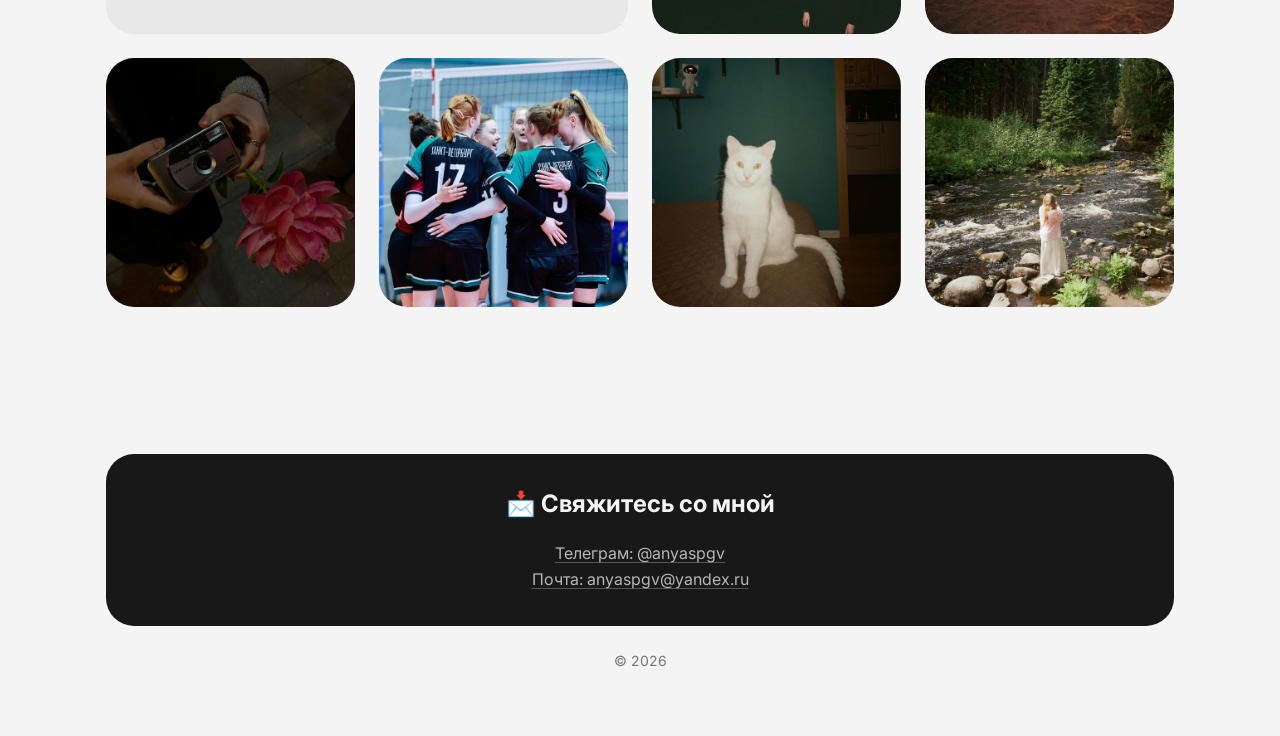
==== commit 96c1b4e6: "замена" ====
--- a/index.html
+++ b/index.html
@@ -3,7 +3,7 @@
 <head>
 <meta charset="UTF-8">
 <meta name="viewport" content="width=device-width, initial-scale=1.0">
-<title>Анна Сапугольцева — Продуктовый дизайнер</title>
+<title>Анна Сапугольцева — UX/UI-дизайнер</title>
 <link rel="preconnect" href="https://fonts.googleapis.com">
 <link rel="preconnect" href="https://fonts.gstatic.com" crossorigin>
 <link href="https://fonts.googleapis.com/css2?family=Inter:wght@400;500;600;700&display=swap" rel="stylesheet">
@@ -29,8 +29,8 @@
     </nav>
 
     <div class="header__actions">
-      <a href="#" class="btn btn--outline" target="_blank" rel="noopener">CV</a>
-      <a href="https://t.me/annnechh" class="btn btn--primary" target="_blank" rel="noopener">Написать в tg</a>
+      <a href="assets/files/Sapugoltseva-CV.pdf" class="btn btn--outline" target="_blank" rel="noopener">CV</a>
+      <a href="https://t.me/anyaspgv" class="btn btn--primary" target="_blank" rel="noopener">Написать в tg</a>
     </div>
 
     <button class="header__burger" data-burger-open aria-label="Открыть меню">
@@ -52,8 +52,8 @@
     <a href="#about" class="nav-link" data-burger-close>Обо мне</a>
   </nav>
   <div class="mobile-menu__actions">
-    <a href="https://t.me/annnechh" class="btn btn--primary" target="_blank" rel="noopener">Написать в tg</a>
-    <a href="#" class="btn btn--outline" target="_blank" rel="noopener">CV</a>
+    <a href="https://t.me/anyaspgv" class="btn btn--primary" target="_blank" rel="noopener">Написать в tg</a>
+    <a href="assets/files/Sapugoltseva-CV.pdf" class="btn btn--outline" target="_blank" rel="noopener">CV</a>
   </div>
 </div>
 
@@ -63,18 +63,17 @@
   <section class="section section--hero container hero">
     <div class="hero__col">
       <div class="hero__badges">
-        <span class="badge">опыт 3 года</span>
         <span class="badge">ux/ui · web · mobile</span>
         <span class="badge">г. Санкт-Петербург</span>
       </div>
 
       <div class="hero__body">
         <p class="hero__eyebrow">( Привет, я Аня )</p>
-        <h1 class="hero__title">продуктовый дизайнер</h1>
-        <p class="hero__subtitle">Работала над мобильными приложениями и web-интерфейсами</p>
+        <h1 class="hero__title">ux / ui дизайнер</h1>
+        <p class="hero__subtitle">Работала над мобильными приложениями и web-интерфейсами</p>
         <div class="hero__actions">
-          <a href="https://t.me/annnechh" class="btn btn--primary" target="_blank" rel="noopener">Написать в tg</a>
-          <a href="#" class="btn btn--outline" target="_blank" rel="noopener">CV</a>
+          <a href="https://t.me/anyaspgv" class="btn btn--primary" target="_blank" rel="noopener">Написать в tg</a>
+          <a href="assets/files/Sapugoltseva-CV.pdf" class="btn btn--outline" target="_blank" rel="noopener">CV</a>
         </div>
       </div>
     </div>
@@ -98,8 +97,7 @@
           <span class="badge tag--extra">design system</span>
           </div>
         <h3 class="project-card__title">CRM-система</h3>
-        <p class="project-card__desc">Комплексная B2B CRM-система для управления клиентами и продажами</p>
-        <p class="project-card__link">https://shamcrm.com/</p>
+        <p class="project-card__desc">CRM-платформа для малого и среднего бизнеса</p>
         </div>
         <div class="project-card__media">
           <img src="assets/images/proj-crm.jpg" alt="Превью проекта CRM-система">
@@ -115,7 +113,6 @@
           </div>
         <h3 class="project-card__title">SpeakyRice</h3>
         <p class="project-card__desc">Приложение для изучения иностранных слов с личным словарем</p>
-        <p class="project-card__link">https://speakyrice.app/</p>
         </div>
         <div class="project-card__media">
           <img src="assets/images/proj-speakyrice.jpg" alt="Превью проекта SpeakyRice">
@@ -128,7 +125,6 @@
           <span class="badge">web app</span>
           <span class="badge">ux/ui</span>
           <span class="badge tag--extra">client portal</span>
-          <span class="badge tag--extra">nda project</span>
           </div>
         <h3 class="project-card__title">Личный кабинет клиента</h3>
         <p class="project-card__desc">Клиентский портал для заказчиков</p>
@@ -143,7 +139,6 @@
 <div class="project-card__tags" data-mobile-limit>
           <span class="badge">b2b</span>
           <span class="badge">dashboard</span>
-          <span class="badge tag--extra">nda project</span>
           </div>
         <h3 class="project-card__title">Аналитический дашборд</h3>
         <p class="project-card__desc">Интерфейс для анализа ключевых метрик компании</p>
@@ -162,7 +157,6 @@
           </div>
         <h3 class="project-card__title">Studia 54</h3>
         <p class="project-card__desc">Корпоративный сайт архитектурного бюро и студии дизайна интерьеров</p>
-        <p class="project-card__link">https://studia-54.com/</p>
         </div>
         <div class="project-card__media">
           <img src="assets/images/proj-studia54.jpg" alt="Превью проекта Studia 54">
@@ -178,7 +172,6 @@
           </div>
         <h3 class="project-card__title">FiftyFourms</h3>
         <p class="project-card__desc">E-commerce сайт бренда премиальной мебели</p>
-        <p class="project-card__link">https://fiftyfourms.com/</p>
         </div>
         <div class="project-card__media">
           <img src="assets/images/proj-fiftyfourms.jpg" alt="Превью проекта FiftyFourms">
@@ -194,17 +187,31 @@
     <div class="experience-list">
 
       <article class="experience-item">
-        <h3 class="experience-item__title">Веб / ux ui дизайнер</h3>
+        <h3 class="experience-item__title">UX/UI-дизайнер</h3>
         <div class="experience-item__meta">
           <span class="experience-item__company">Студия 54</span>
-          <span class="experience-item__dates">сентябрь 2025 — август 2026</span>
+          <span class="experience-item__dates">февраль 2025 — настоящее время</span>
         </div>
         <div class="experience-item__body">
-          <p>Работала над редизайном и развитием двух корпоративных сайтов — Studia 54 и FiftyFourms. Проектировала пользовательские интерфейсы: создавала прототипы, разрабатывала UI-дизайн и адаптивные версии страниц. Также участвовала в разработке личного кабинета и мобильных и десктопных дашбордов.</p>
-          <p>Поддерживала и развивала дизайн-систему и UI-kit, анализировала пользовательское поведение с помощью тепловых и карт кликов, формировала гипотезы для улучшения UX. Проводила конкурентный анализ и искала UX/UI-решения, готовила макеты к передаче в разработку и взаимодействовала с командой разработки.</p>
-          <p>Помимо продуктовых задач, создавала баннеры, презентации и другие визуальные материалы для маркетинговых задач.</p>
+          <p>Проектирую UX/UI для веб- и мобильных продуктов бюро — личный кабинет клиента, аналитические дашборды для руководителей и редизайн двух корпоративных сайтов, Studia 54 и FiftyFourms. Для сайтов упростила навигацию, переработала структуру услуг и портфолио и привела страницы к единой визуальной системе.</p>
+          <p>Спроектировала личный кабинет клиента: выстроила информационную архитектуру вокруг сущности «проект», продумала ключевые пользовательские сценарии, авторизацию и состояния интерфейса — от пустых до ошибочных. Для аналитических дашбордов разделила данные по отделам — маркетинг, продажи, сотрудники, IT-мониторинг — и выстроила иерархию показателей для быстрого считывания информации.</p>
+          <p>Анализирую пользовательское поведение: отслеживаю конверсию, глубину скролла, тепловые карты и карты кликов, выявляю точки отвалов и формирую гипотезы для улучшения UX. Поддерживаю и развиваю дизайн-систему — компоненты, состояния и UI-kit — и готовлю макеты к передаче в разработку.</p>
         </div>
       </article>
+
+      <article class="experience-item">
+        <h3 class="experience-item__title">UX/UI-дизайнер</h3>
+        <div class="experience-item__meta">
+          <span class="experience-item__company">Kokoc Group</span>
+          <span class="experience-item__dates">август 2023 — январь 2025</span>
+        </div>
+        <div class="experience-item__body">
+          <p>Проектировала UX/UI веб-CRM-системы для управления клиентами, сделками и задачами и мобильного приложения для изучения иностранных слов: пользовательские сценарии, прототипы, юзабилити-тестирование.</p>
+          <p>Провела UX-исследование CRM-системы — 6 глубинных интервью с менеджерами, руководителями и администратором, дополненные наблюдением за реальным рабочим процессом. Выявила, что пользователь терял контекст при работе со связанными сущностями (клиент → сделка → задача) и совершал лишние переходы и повторный ввод данных.</p>
+          <p>Спроектировала и протестировала решение с контекстными действиями — создание сделки прямо из карточки клиента, а задачи — из карточки сделки — и проверила его на прототипе через юзабилити-тестирование. Также спроектировала ключевой сценарий мобильного приложения для изучения языков — от добавления слова и перевода до повторения через интервальные повторения и разные форматы заданий.</p>
+        </div>
+      </article>
+
 
     </div>
   </section>
@@ -219,7 +226,7 @@
         <ul class="skills-card__list">
           <li>Проектирую UX/UI с опорой на пользовательские сценарии и задачи продукта</li>
           <li>Создаю адаптивные интерфейсы для разных устройств и разрешений</li>
-          <li>Провожу UX-исследования: интервью, CJM и тестирование решений</li>
+          <li>Провожу UX-исследования: интервью, наблюдение, User Flow и тестирование решений</li>
           <li>Работаю в Figma: Auto Layout, компоненты, переменные, развиваю библиотеки компонентов и поддерживаю единый стиль в рамках дизайн-системы.</li>
           <li>Использую AI-инструменты для дизайна и разработки: vibe coding в Claude, генерацию изображений в ChatGPT и Midjourney.</li>
           <li>Готовлю макеты с описанием анимаций, адаптивов и состояний; проверяю вёрстку и фиксирую баги</li>
@@ -279,8 +286,8 @@
 <footer class="site-footer container">
   <div class="footer-card">
     <h2 class="footer-card__title">📩 Свяжитесь со мной</h2>
-    <p class="footer-card__row"><a href="https://t.me/annnechh" target="_blank" rel="noopener">Телеграм: @annnechh</a></p>
-    <p class="footer-card__row"><a href="mailto:a.sapugoltseva@yandex.ru" target="_blank" rel="noopener">Почта: a.sapugoltseva@yandex.ru</a></p>
+    <p class="footer-card__row"><a href="https://t.me/anyaspgv" target="_blank" rel="noopener">Телеграм: @anyaspgv</a></p>
+    <p class="footer-card__row"><a href="mailto:anyaspgv@yandex.ru" target="_blank" rel="noopener">Почта: anyaspgv@yandex.ru</a></p>
   </div>
   <p class="site-footer__copy">© 2026</p>
 </footer>
